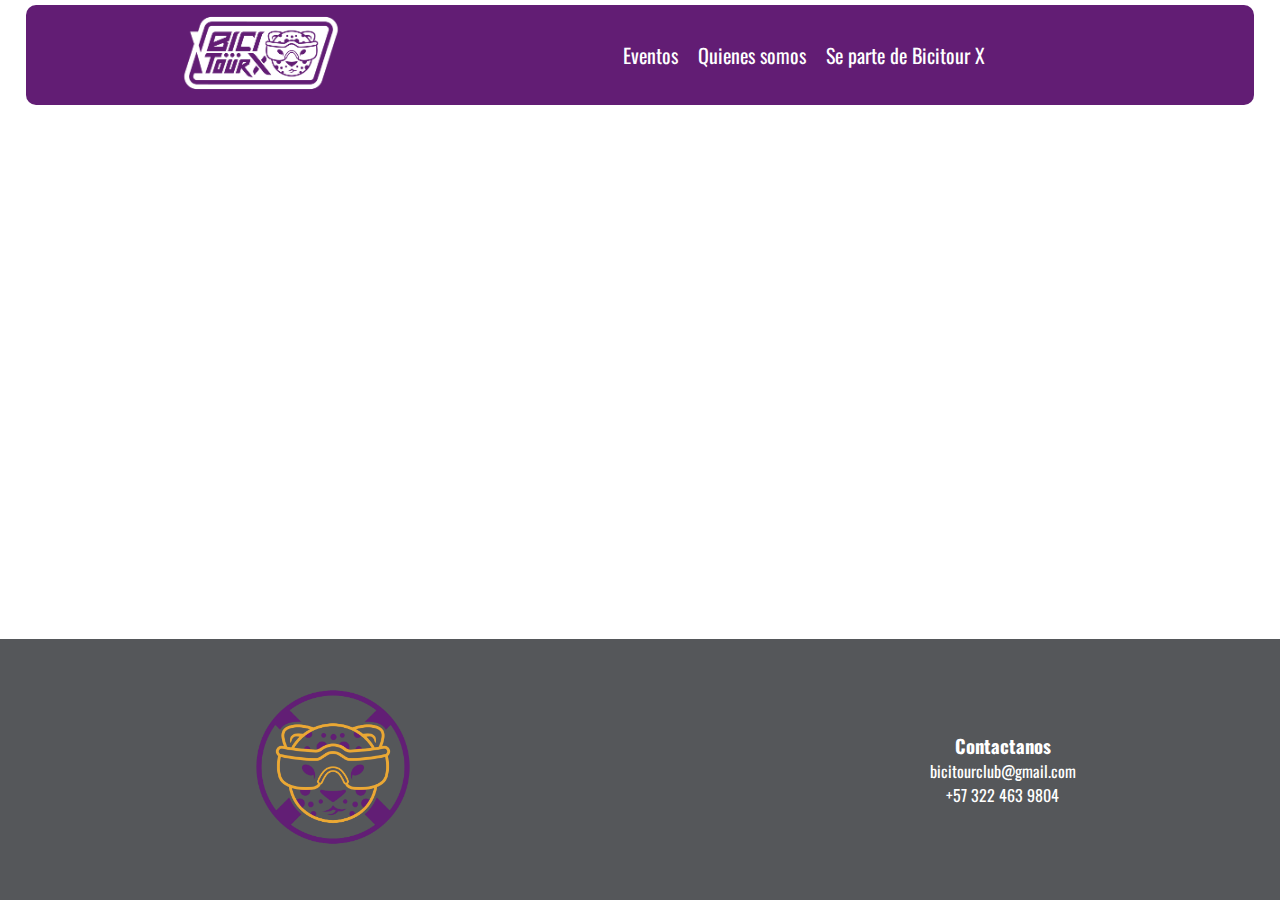
==== eventos.html @ 0248dabe "paginaEventos" ====
<!DOCTYPE html>
<html lang="en">
<head>
    <meta charset="UTF-8">
    <meta name="viewport" content="width=device-width, initial-scale=1.0">
    <link rel="stylesheet" href="./assets/css/header.css">
    <link rel="stylesheet" href="./assets/css/seccion1.css">
    <link rel="stylesheet" href="./assets/css/videoblogs.css">
    <link rel="stylesheet" href="./assets/css/formulario.css">
    <link rel="stylesheet" href="./assets/css/footer.css">
    <link rel="stylesheet" href="https://cdnjs.cloudflare.com/ajax/libs/font-awesome/6.5.2/css/all.min.css" integrity="sha512-SnH5WK+bZxgPHs44uWIX+LLJAJ9/2PkPKZ5QiAj6Ta86w+fsb2TkcmfRyVX3pBnMFcV7oQPJkl9QevSCWr3W6A==" crossorigin="anonymous" referrerpolicy="no-referrer" />
    <link href="https://fonts.googleapis.com/css2?family=Oswald:wght@200..700&display=swap" rel="stylesheet">
    <title>Bicitour X</title>
</head>
<body>
    <header>
        <div class="headerLogo">
            <a href="./index.html"><img src="./assets/media/logo bicitour.png" alt="Logotipo Bicitour X"></a>
        </div>
        <div class="headerMenu">
            <ul class="headerList">
                <li><a href="">Eventos</a></li>
                <li><a href="">Quienes somos</a></li>
                <li><a href="">Se parte de Bicitour X</a></li>
            </ul>
        </div>
    </header>

    <footer>
        <div class="iconoFooter">
            <img src="./assets/media/Icono bicitour.png" alt="iconoBicitourX">
        </div>

        <div class="redesSociales">
            <ul>
                <li>
                    <a href="https://www.instagram.com/bicitour_x/" target="_blank"><i class="fa-brands fa-instagram"></i></a>
                </li>
                <li>
                    <a href="https://www.facebook.com/bicitourxcundinamarca8" target="_blank"><i class="fa-brands fa-facebook"></i></a>
                </li>
                <li>
                    <a href="https://www.youtube.com/@club_bicitour_x/" target="_blank"><i class="fa-brands fa-youtube"></i></a>
                </li>
            </ul>
        </div>

        <div class="contactanos">
            <h3>Contactanos</h3>
            <p>bicitourclub@gmail.com</p>
            <p>+57 322 463 9804</p>
        </div>

        <!--<p>© Bicitour X desde el 2018</p> -->
    </footer>
</body>
</html>
---- assets/css/header.css ----
*{
    margin: 0px;
    padding: 0px;
    font-family: "Oswald", sans-serif;
}

html{
    height: 100vh;
}

body{
    background-color: white;
    display: flex;
    flex-direction: column;
    align-items: center;
    min-height: 100%;
/*    background: linear-gradient(rgba(5,7,12,0.3), rgba(5,7,12,0.3)), url(../media/Motivo\ fondo.JPG) no-repeat;
    background-size: cover;*/
}

header{
    background-color: #621D74;
    display: flex ;
    width: 96%;
    height: 100px;
    justify-content: space-evenly;
    border-radius: 10px;
    margin-top: 5px;
    text-align: center;
}


.headerLogo {
    width: 15%;
    display: flex;
    align-items: center;
    justify-content: center;
}
header img {
    height: 200px;
}

.headerMenu {
    width: 50%;
    display: flex;
    align-items: center;
    justify-content: center;
}

header ul{
    display: flex;
    justify-content: center;
    font-size: 20px;
    font-family: "Oswald", sans-serif;
    margin: 10px;
    padding: 0;

}
header li{
    list-style: none;
    margin: 10px;

}

header a{
    text-decoration: none;
    color: white;
}
---- assets/css/seccion1.css ----
.fotosDestacadas {
    width: 80%; /* Ajusta el ancho del carrusel */
    height: 500px; /* Ajusta la altura del carrusel */
    margin: auto; /* Centra el carrusel horizontalmente */
}

.fotosDestacadas .carousel-item img {
    width: 100%; /* Ajusta la imagen al 100% del ancho del carrusel */
    height: 100%; /* Ajusta la imagen al 100% de la altura del carrusel */
     /* Cubre el área del carrusel manteniendo el aspecto de la imagen */
}
---- assets/css/videoblogs.css ----
.videoblogs{
    display: flex;
    height: 300px;
    width: 100%;
    flex-direction: column;
    justify-content: center;
    align-items: center;
    color: black;
    font-family: "Oswald", sans-serif;
    background-color: #621D74;
    background-color: rgba(98, 29, 116, 0.5);
    color: white;
    margin: 10px;
}

.videoblogs a{
    text-decoration: none;
}

.boxesVideoblogs{
    display: flex;
    align-items: center;
    justify-content: space-evenly;
}


.boxesVideoblogs button {
    background: none;
    color: white;
    border: none;
}

.bogota{
    width: 25vw;
    height: 25vh;
    background-image: url('../media/Bogota.jpg');
    background-size: cover;
    background-position: center;
    background-repeat: no-repeat;
    margin: 20px;
    border-radius: 10px;
    text-align: center;
    font-size: 40px;
    color: white;
    display: flex;
    justify-content: center;
    align-items: center;
}

.bogota a{
    text-decoration: none;
    color: white;
}
.colombia{
    width: 25vw;
    height: 25vh;
    background-image: url(../media/Medellin.jpg);
    background-size: cover;
    background-position: center;
    background-repeat: no-repeat;
    margin: 20px;
    border-radius: 10px;
    font-size: 40px;
    color: white;
    display: flex;
    justify-content: center;
    align-items: center;
}

.colombia a{
    text-decoration: none;
    color: white;
}
.mundo{
    width: 25vw;
    height: 25vh;
    background-image: url('../media/Mexico.jpg');
    background-size: cover;
    background-position: center;
    background-repeat: no-repeat;
    margin: 20px;
    border-radius: 10px;
    text-align: center;
    font-size: 40px;
    color: white;
    display: flex;
    justify-content: center;
    align-items: center;
}
.mundo a{
    text-decoration: none;
    color: white;
}
---- assets/css/formulario.css ----
.formularioRegistro{
    background-color: #621D74;
    display: flex;
    color: white;
    width: 80vw;
    justify-content: center;
    border-radius: 10px;
    padding: 20px;
    margin: 10px;
}

.formularioRegistro h3{
    text-align: center
}
.formularioRegistro form {
    display: flex;
    flex-direction: column;
    width: 50%;
}

.formularioRegistro input{
    border-radius: 5px;
    border: none;
    margin: 10px;
}

.formularioRegistro select{
    margin: 10px;
    border: none;
    border-radius: 5px;
}

.cajaBoton{
    display: flex;
    justify-content: center;
}
.boton {
    width: 15vw;
    border: none;
    border-radius: 5px;
    padding: 5px;
    margin: 5px;
    background-color: #91BE28;
    color: white;
}
---- assets/css/footer.css ----
footer {
    display: flex;
    flex-direction: row;
    width: 100%;
    align-items: center;
    background-color: #55575A;
    color: white;
    justify-content: space-evenly;
    margin-top: auto;
}

footer img {
    width: 20vw;
}

.redesSociales ul {
    display: flex;
    list-style: none;
    padding: 0;
}

.redesSociales i {
    color: white;
    margin: 10px;
    height: 20px;
    font-size: 30px;
}

.contactanos {
    text-align: center;
}

.contactanos p{
    margin-bottom: 0;
}
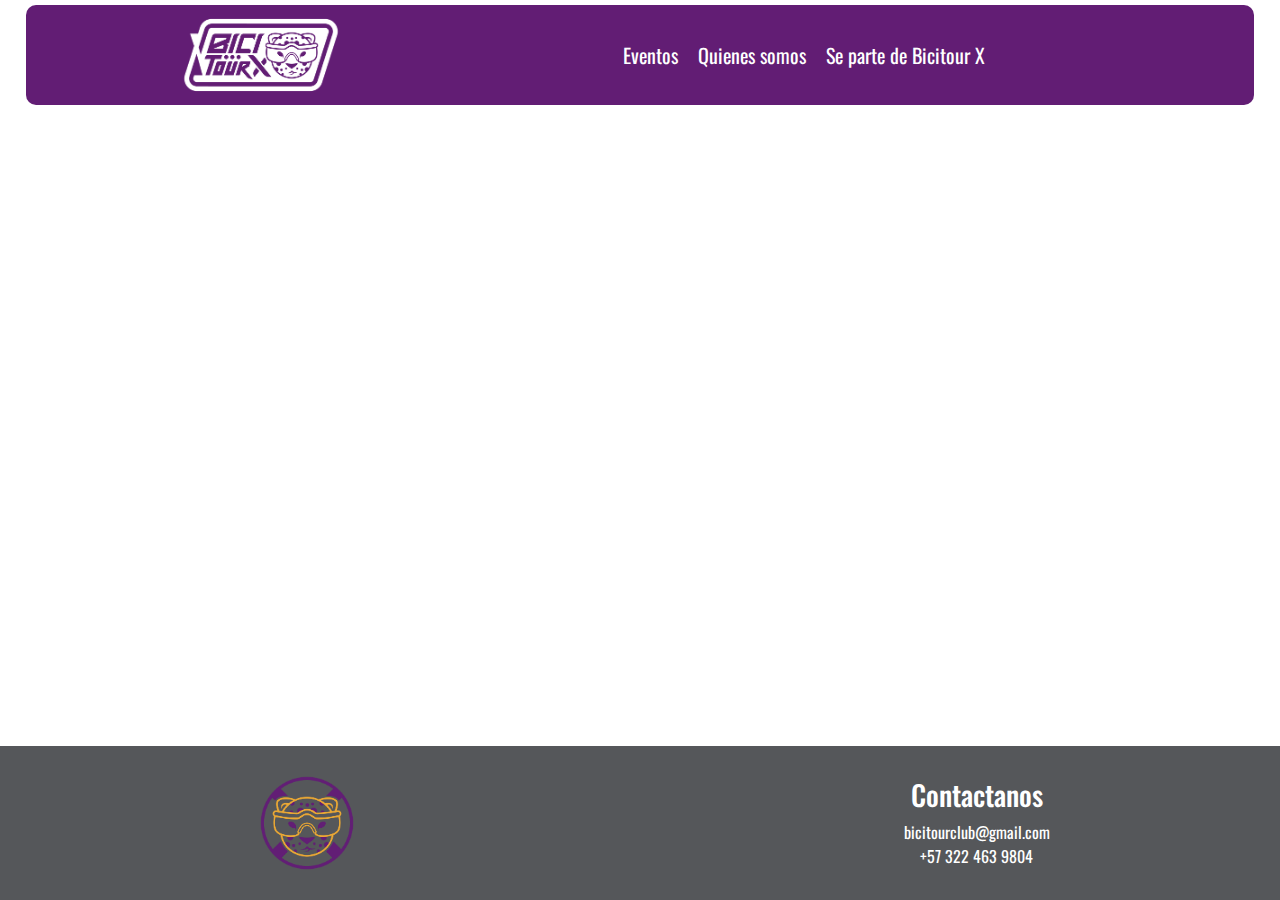
==== commit 0f5dc358: "tabQuienesSomos" ====
--- a/eventos.html
+++ b/eventos.html
@@ -1,17 +1,24 @@
 <!DOCTYPE html>
 <html lang="en">
+
 <head>
     <meta charset="UTF-8">
     <meta name="viewport" content="width=device-width, initial-scale=1.0">
+    <link href="https://cdn.jsdelivr.net/npm/bootstrap@5.3.3/dist/css/bootstrap.min.css" rel="stylesheet"
+        integrity="sha384-QWTKZyjpPEjISv5WaRU9OFeRpok6YctnYmDr5pNlyT2bRjXh0JMhjY6hW+ALEwIH" crossorigin="anonymous">
     <link rel="stylesheet" href="./assets/css/header.css">
     <link rel="stylesheet" href="./assets/css/seccion1.css">
     <link rel="stylesheet" href="./assets/css/videoblogs.css">
     <link rel="stylesheet" href="./assets/css/formulario.css">
     <link rel="stylesheet" href="./assets/css/footer.css">
-    <link rel="stylesheet" href="https://cdnjs.cloudflare.com/ajax/libs/font-awesome/6.5.2/css/all.min.css" integrity="sha512-SnH5WK+bZxgPHs44uWIX+LLJAJ9/2PkPKZ5QiAj6Ta86w+fsb2TkcmfRyVX3pBnMFcV7oQPJkl9QevSCWr3W6A==" crossorigin="anonymous" referrerpolicy="no-referrer" />
+    <link rel="stylesheet" href="https://cdnjs.cloudflare.com/ajax/libs/font-awesome/6.5.2/css/all.min.css"
+        integrity="sha512-SnH5WK+bZxgPHs44uWIX+LLJAJ9/2PkPKZ5QiAj6Ta86w+fsb2TkcmfRyVX3pBnMFcV7oQPJkl9QevSCWr3W6A=="
+        crossorigin="anonymous" referrerpolicy="no-referrer" />
     <link href="https://fonts.googleapis.com/css2?family=Oswald:wght@200..700&display=swap" rel="stylesheet">
+    <link rel="icon" href="./assets/media/icono bicitour blanco.png">
     <title>Bicitour X</title>
 </head>
+
 <body>
     <header>
         <div class="headerLogo">
@@ -20,11 +27,21 @@
         <div class="headerMenu">
             <ul class="headerList">
                 <li><a href="">Eventos</a></li>
-                <li><a href="">Quienes somos</a></li>
+                <li><a href="./quienesSomos.html">Quienes somos</a></li>
                 <li><a href="">Se parte de Bicitour X</a></li>
             </ul>
         </div>
     </header>
+
+    <section>
+        <div class="eventosActivos">
+
+
+        </div>
+        <div class="eventosPasados">
+
+        </div>
+    </section>
 
     <footer>
         <div class="iconoFooter">
@@ -34,13 +51,16 @@
         <div class="redesSociales">
             <ul>
                 <li>
-                    <a href="https://www.instagram.com/bicitour_x/" target="_blank"><i class="fa-brands fa-instagram"></i></a>
+                    <a href="https://www.instagram.com/bicitour_x/" target="_blank"><i
+                            class="fa-brands fa-instagram"></i></a>
                 </li>
                 <li>
-                    <a href="https://www.facebook.com/bicitourxcundinamarca8" target="_blank"><i class="fa-brands fa-facebook"></i></a>
+                    <a href="https://www.facebook.com/bicitourxcundinamarca8" target="_blank"><i
+                            class="fa-brands fa-facebook"></i></a>
                 </li>
                 <li>
-                    <a href="https://www.youtube.com/@club_bicitour_x/" target="_blank"><i class="fa-brands fa-youtube"></i></a>
+                    <a href="https://www.youtube.com/@club_bicitour_x/" target="_blank"><i
+                            class="fa-brands fa-youtube"></i></a>
                 </li>
             </ul>
         </div>
@@ -54,4 +74,5 @@
         <!--<p>© Bicitour X desde el 2018</p> -->
     </footer>
 </body>
+
 </html>--- a/assets/css/videoblogs.css
+++ b/assets/css/videoblogs.css
@@ -1,6 +1,6 @@
 .videoblogs{
     display: flex;
-    height: 300px;
+    height: 50vh;
     width: 100%;
     flex-direction: column;
     justify-content: center;
@@ -15,6 +15,7 @@
 
 .videoblogs a{
     text-decoration: none;
+    height: 15vw;
 }
 
 .boxesVideoblogs{
--- a/assets/css/footer.css
+++ b/assets/css/footer.css
@@ -10,7 +10,7 @@
 }
 
 footer img {
-    width: 20vw;
+    width: 12vw;
 }
 
 .redesSociales ul {
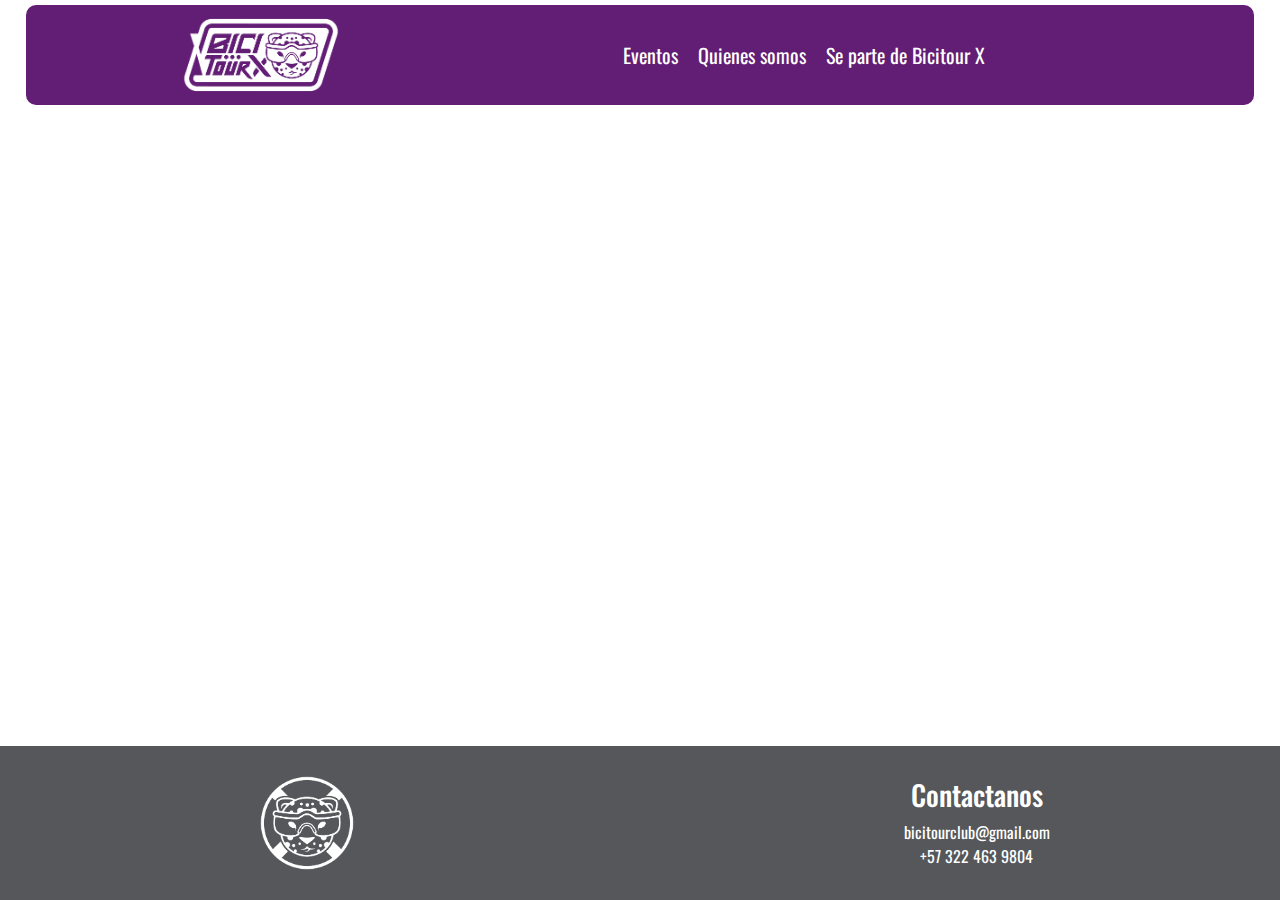
==== commit d19d684e: "cambioIconoFooter" ====
--- a/eventos.html
+++ b/eventos.html
@@ -45,7 +45,7 @@
 
     <footer>
         <div class="iconoFooter">
-            <img src="./assets/media/Icono bicitour.png" alt="iconoBicitourX">
+            <img src="./assets/media/icono bicitour blanco.png" alt="iconoBicitourX">
         </div>
 
         <div class="redesSociales">
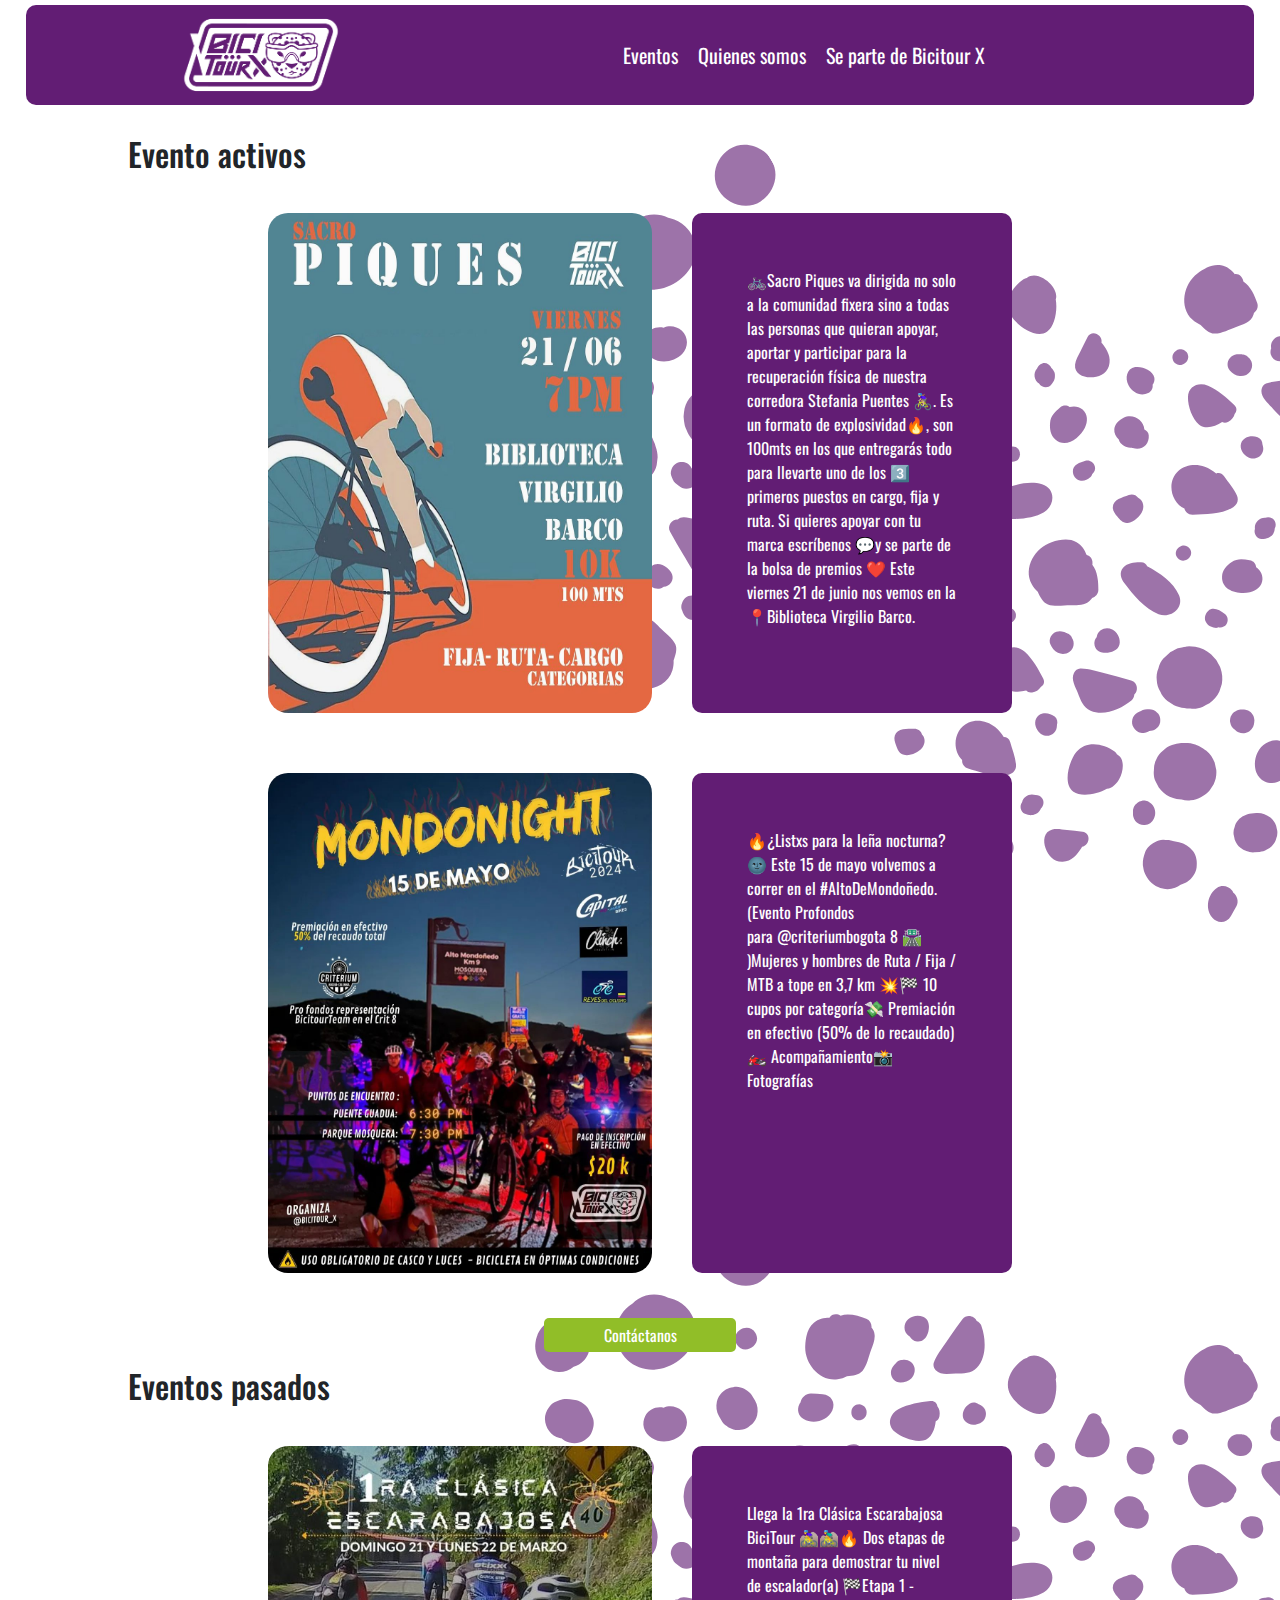
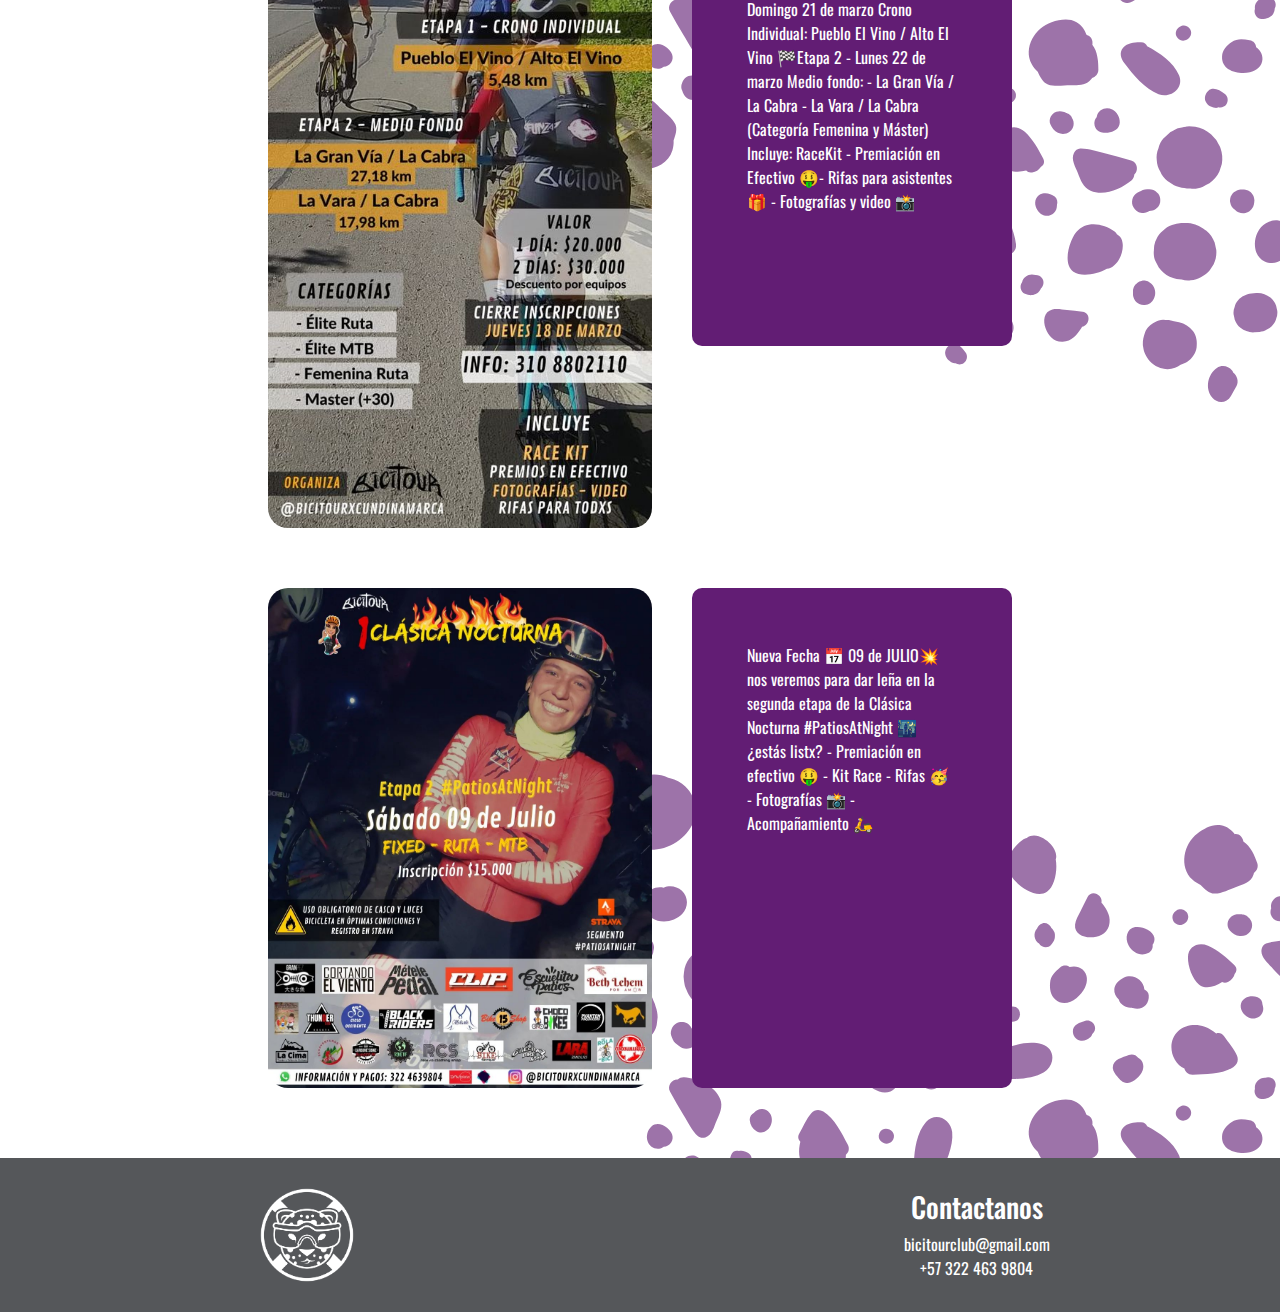
==== commit 1ae1197f: "contenidoPaginaEventos" ====
--- a/eventos.html
+++ b/eventos.html
@@ -11,6 +11,7 @@
     <link rel="stylesheet" href="./assets/css/videoblogs.css">
     <link rel="stylesheet" href="./assets/css/formulario.css">
     <link rel="stylesheet" href="./assets/css/footer.css">
+    <link rel="stylesheet" href="./assets/css/eventos.css">
     <link rel="stylesheet" href="https://cdnjs.cloudflare.com/ajax/libs/font-awesome/6.5.2/css/all.min.css"
         integrity="sha512-SnH5WK+bZxgPHs44uWIX+LLJAJ9/2PkPKZ5QiAj6Ta86w+fsb2TkcmfRyVX3pBnMFcV7oQPJkl9QevSCWr3W6A=="
         crossorigin="anonymous" referrerpolicy="no-referrer" />
@@ -33,13 +34,54 @@
         </div>
     </header>
 
-    <section>
+    <section class="eventos">
         <div class="eventosActivos">
-
-
+            <h2>Evento activos</h2>
+            <div class="cajaEventos">
+                <img src="./assets/media/Piques2106.jpg" alt="">
+                <p>🚲Sacro Piques va dirigida no solo a la comunidad fixera sino a todas las personas que quieran
+                    apoyar, aportar y participar para la recuperación física de nuestra corredora Stefania
+                    Puentes 🚴🏼‍♀️. Es un formato de explosividad🔥, son 100mts en los que entregarás todo para
+                    llevarte uno de los 3️⃣ primeros puestos en cargo, fija y ruta.
+                    Si quieres apoyar con tu marca escríbenos 💬y se parte de la bolsa de premios ❤️
+                    Este viernes 21 de junio nos vemos en la 📍Biblioteca Virgilio Barco.</p>
+            </div>
+            <div class="cajaEventos">
+                <img src="./assets/media/mondoniedo.jpg" alt="">
+                <p>🔥¿Listxs para la leña nocturna? 🌚 Este 15 de mayo volvemos a correr en el #AltoDeMondoñedo.(Evento
+                    Profondos para @criteriumbogota 8 🛣️ )Mujeres y hombres de Ruta / Fija / MTB a tope en 3,7 km 💥🏁
+                    10 cupos por categoría💸 Premiación en efectivo (50% de lo recaudado)🏍️ Acompañamiento📸
+                    Fotografías</p>
+            </div>
+            <div class="botonEventos">
+                <a href="https://wa.me/message/HSXUQ7TPHT5KM1" target="_blank">
+                    <button class="boton">Contáctanos</button>
+                </a>
+            </div>
         </div>
         <div class="eventosPasados">
-
+            <h2>Eventos pasados</h2>
+            <div class="cajaEventos">
+                <img src="./assets/media/clasicaEscarabajosa.jpg" alt="">
+                <p>Llega la 1ra Clásica Escarabajosa BiciTour 🚵‍♀️🚵‍♂️🔥
+                    Dos etapas de montaña para demostrar tu nivel de escalador(a)
+                    🏁Etapa 1 - Domingo 21 de marzo
+                    Crono Individual: Pueblo El Vino / Alto El Vino
+                    🏁Etapa 2 - Lunes 22 de marzo
+                    Medio fondo: - La Gran Vía / La Cabra
+                    - La Vara / La Cabra (Categoría Femenina y Máster)
+                    Incluye: RaceKit - Premiación en Efectivo 🤑- Rifas para asistentes 🎁 - Fotografías y video 📸</p>
+            </div>
+            <div class="cajaEventos">
+                <img src="./assets/media/clasicaNocturna.jpg" alt="">
+                <p>Nueva Fecha 📅 09 de JULIO💥 nos veremos para dar leña en la segunda etapa de la Clásica Nocturna
+                    #PatiosAtNight 🌃 ¿estás listx?
+                    - Premiación en efectivo 🤑
+                    - Kit Race
+                    - Rifas 🥳
+                    - Fotografías 📸
+                    - Acompañamiento 🛵</p>
+            </div>
         </div>
     </section>
 
--- a/assets/css/header.css
+++ b/assets/css/header.css
@@ -14,8 +14,9 @@
     flex-direction: column;
     align-items: center;
     min-height: 100%;
-/*    background: linear-gradient(rgba(5,7,12,0.3), rgba(5,7,12,0.3)), url(../media/Motivo\ fondo.JPG) no-repeat;
-    background-size: cover;*/
+    background: url(../media/manchasFondo.png) repeat-y;
+    background-size: auto;
+    background-position: initial;
 }
 
 header{
--- a/assets/css/videoblogs.css
+++ b/assets/css/videoblogs.css
@@ -1,6 +1,6 @@
 .videoblogs{
     display: flex;
-    height: 50vh;
+    height: 400px;
     width: 100%;
     flex-direction: column;
     justify-content: center;
--- a/assets/css/eventos.css
+++ b/assets/css/eventos.css
@@ -0,0 +1,34 @@
+.eventos{
+    display: flex;
+    flex-direction: column;
+    width: 80%;
+    margin: 30px;
+}
+
+.cajaEventos {
+    display: flex;
+    margin: 20px;
+    justify-content: center;
+}
+
+.cajaEventos img{
+    width: 30vw;
+    margin: 20px;
+    border-radius: 20px;
+}
+
+.cajaEventos p{
+    background-color: #621D74;
+    border-radius: 10px;
+    width: 25vw;
+    padding: 55px;
+    height: 500px;
+    margin: 20px;
+    color: white;
+}
+
+.botonEventos{
+    display: flex;
+    justify-content: center;
+    margin: 10px;
+}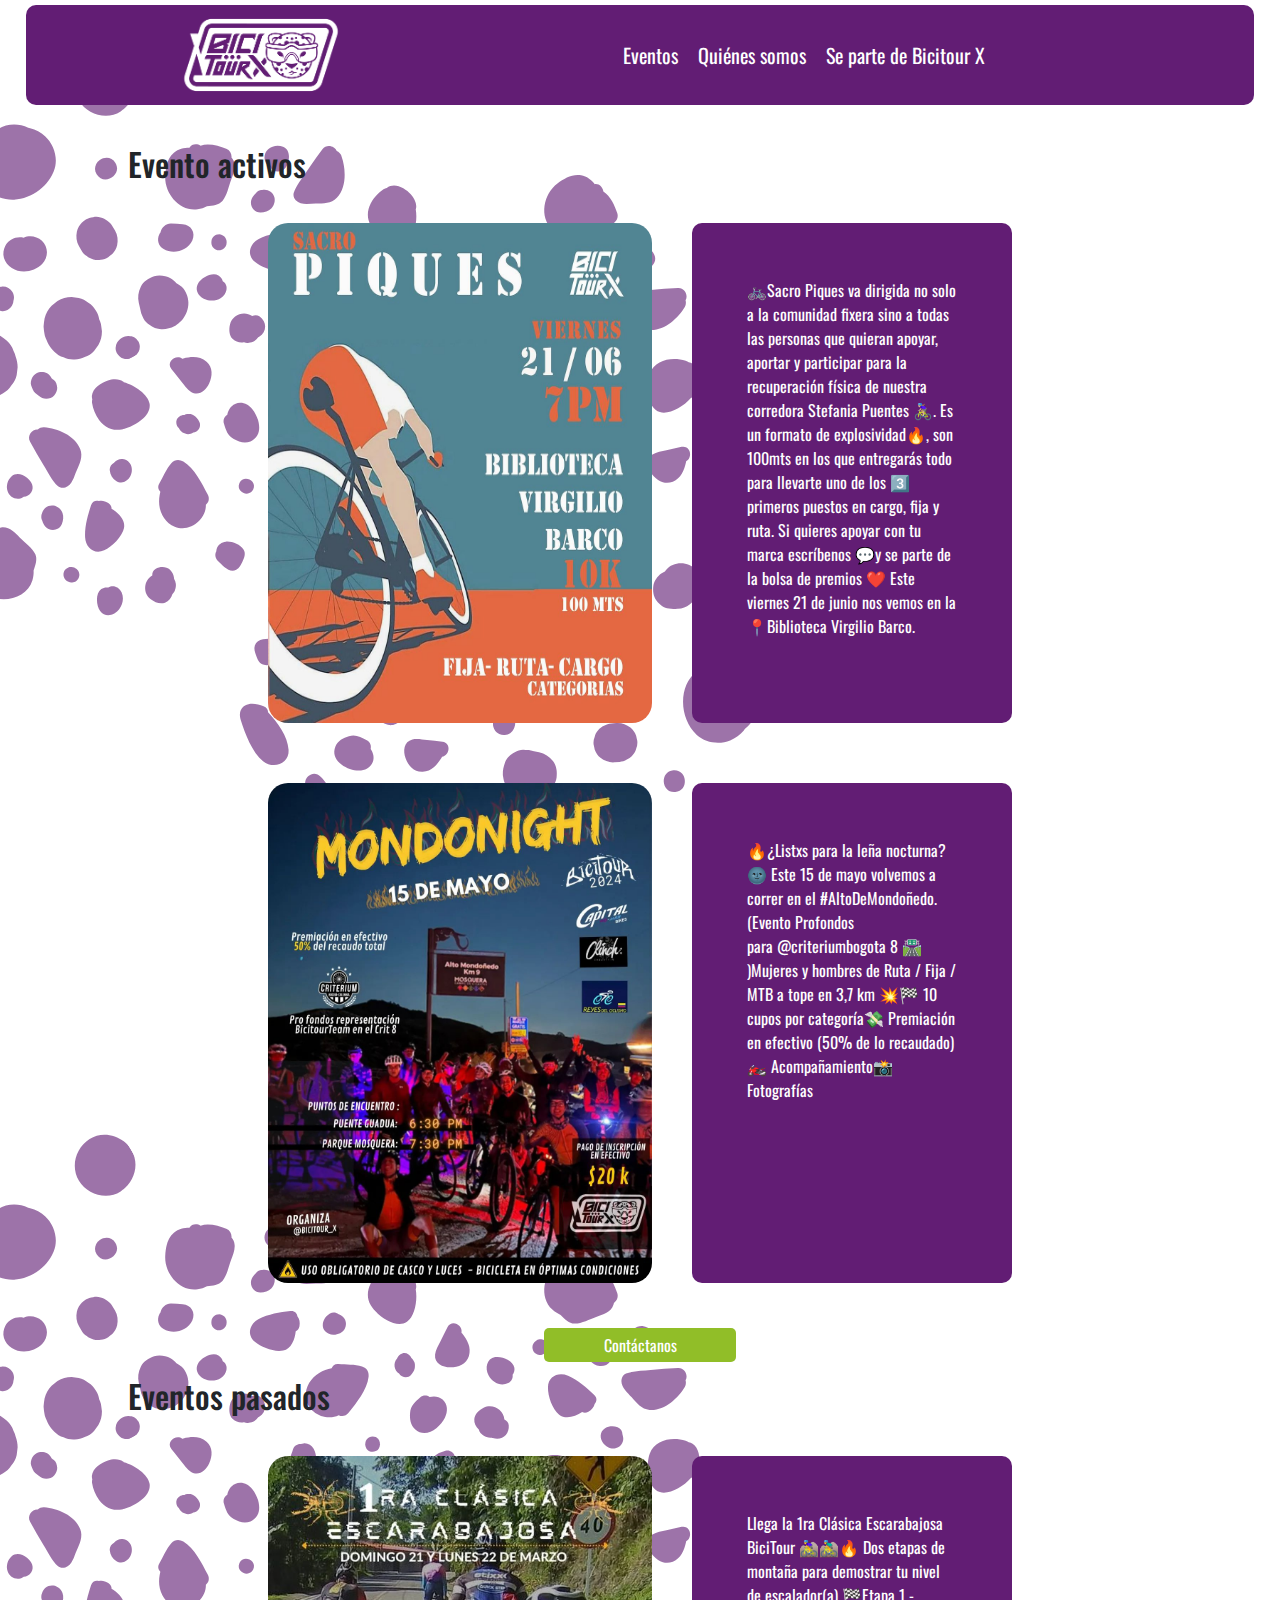
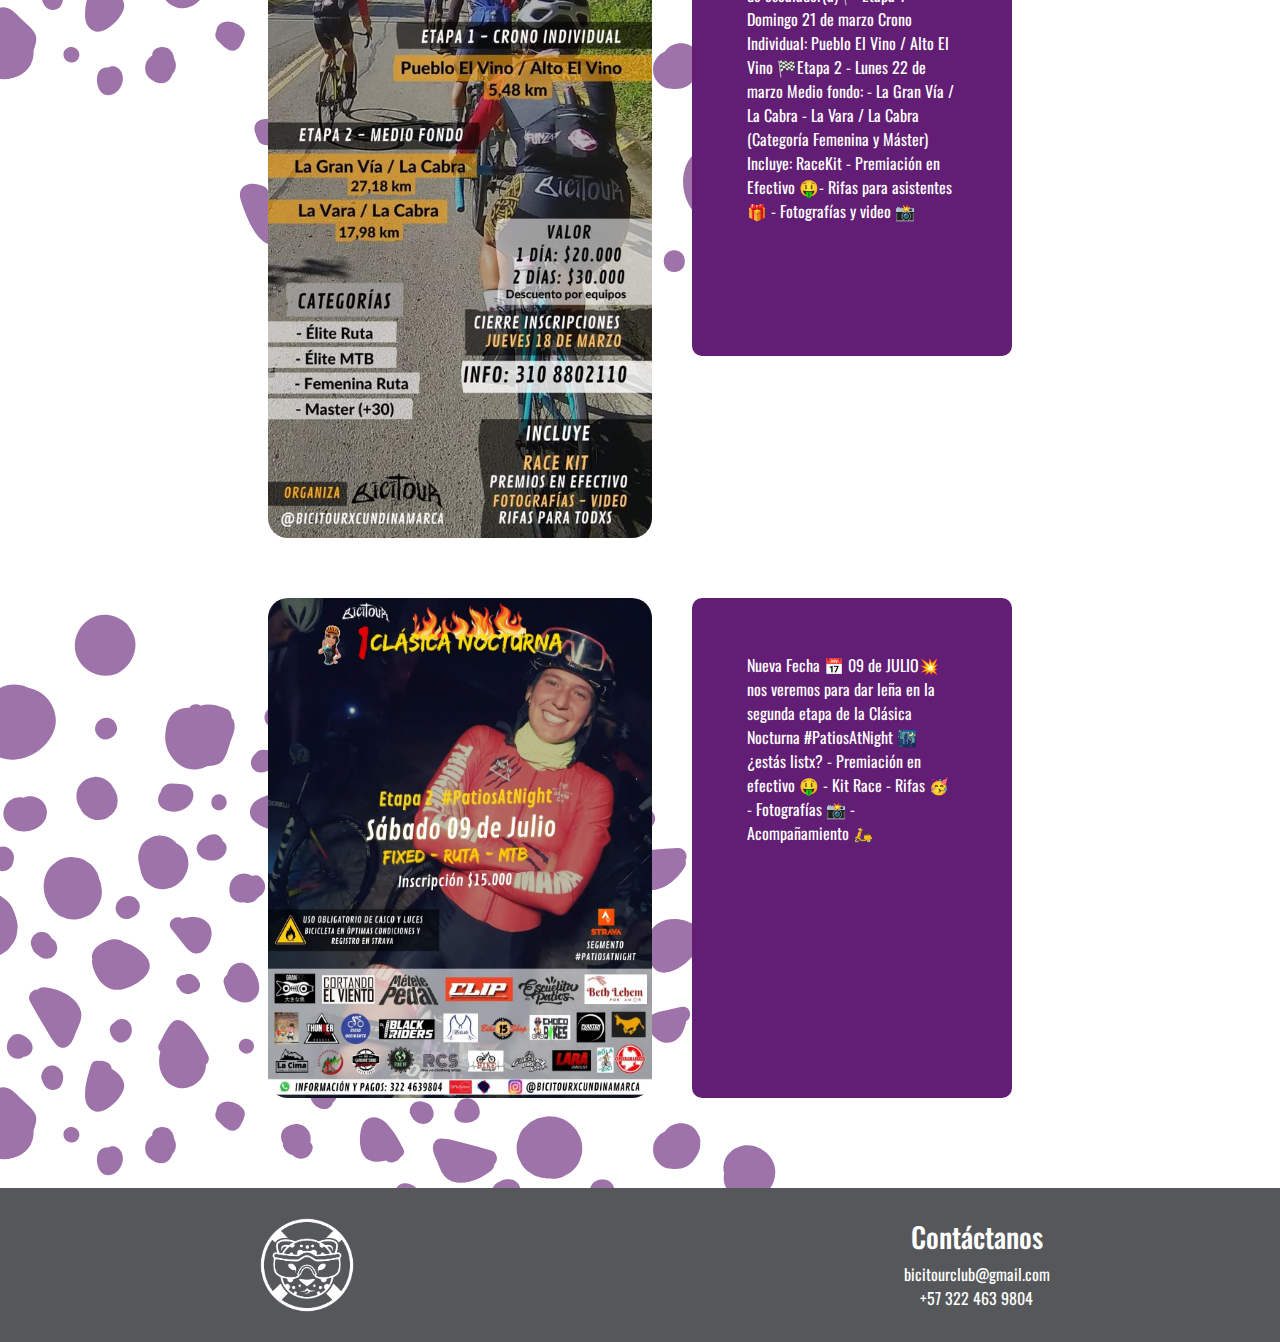
==== commit f01f6f51: "actualizacionDetalles" ====
--- a/eventos.html
+++ b/eventos.html
@@ -28,7 +28,7 @@
         <div class="headerMenu">
             <ul class="headerList">
                 <li><a href="">Eventos</a></li>
-                <li><a href="./quienesSomos.html">Quienes somos</a></li>
+                <li><a href="./quienesSomos.html">Quiénes somos</a></li>
                 <li><a href="">Se parte de Bicitour X</a></li>
             </ul>
         </div>
@@ -108,7 +108,7 @@
         </div>
 
         <div class="contactanos">
-            <h3>Contactanos</h3>
+            <h3>Contáctanos</h3>
             <p>bicitourclub@gmail.com</p>
             <p>+57 322 463 9804</p>
         </div>
--- a/assets/css/header.css
+++ b/assets/css/header.css
@@ -16,7 +16,7 @@
     min-height: 100%;
     background: url(../media/manchasFondo.png) repeat-y;
     background-size: auto;
-    background-position: initial;
+    background-position: right;
 }
 
 header{
@@ -28,6 +28,7 @@
     border-radius: 10px;
     margin-top: 5px;
     text-align: center;
+    margin-bottom: 10px;
 }
 
 
--- a/assets/css/formulario.css
+++ b/assets/css/formulario.css
@@ -2,11 +2,11 @@
     background-color: #621D74;
     display: flex;
     color: white;
-    width: 80vw;
+    width: 50vw;
     justify-content: center;
     border-radius: 10px;
     padding: 20px;
-    margin: 10px;
+    margin: 20px;
 }
 
 .formularioRegistro h3{
--- a/assets/css/footer.css
+++ b/assets/css/footer.css
@@ -6,7 +6,7 @@
     background-color: #55575A;
     color: white;
     justify-content: space-evenly;
-    margin-top: auto;
+    margin-top: 20px;
 }
 
 footer img {
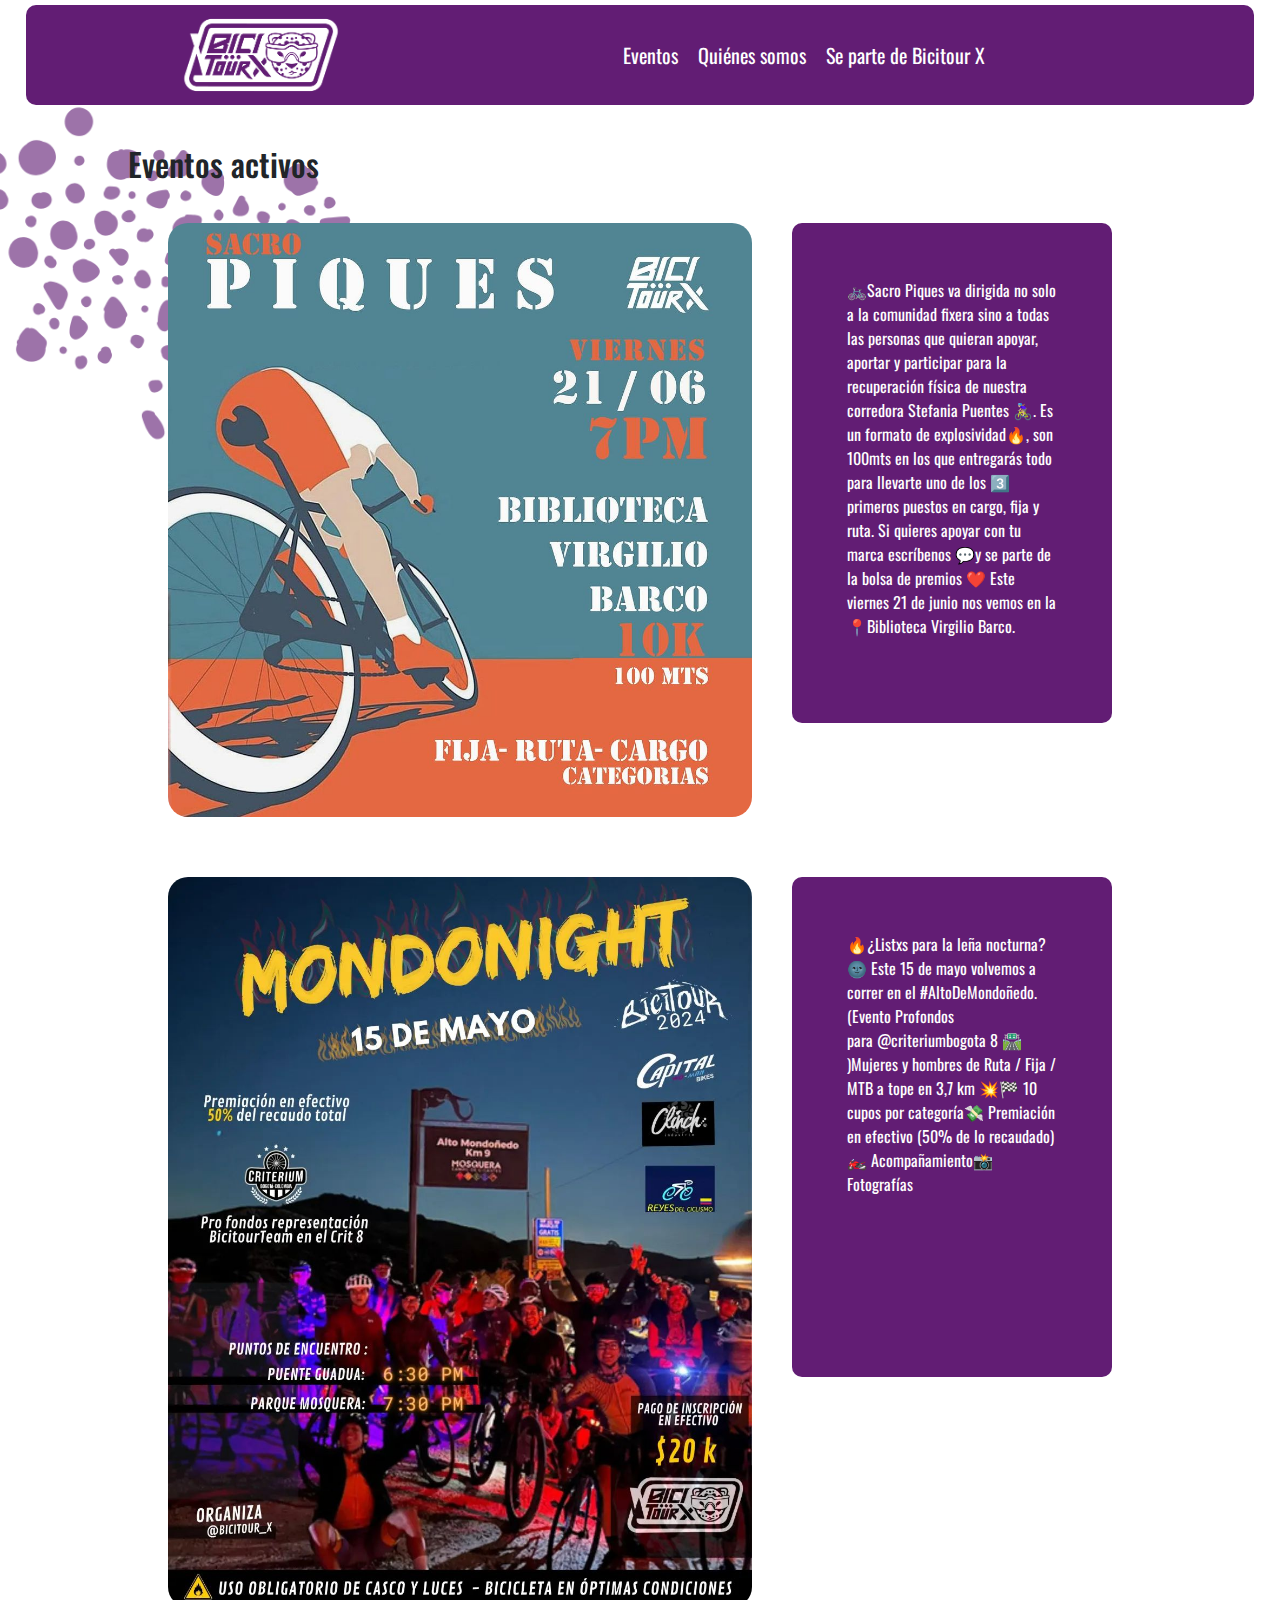
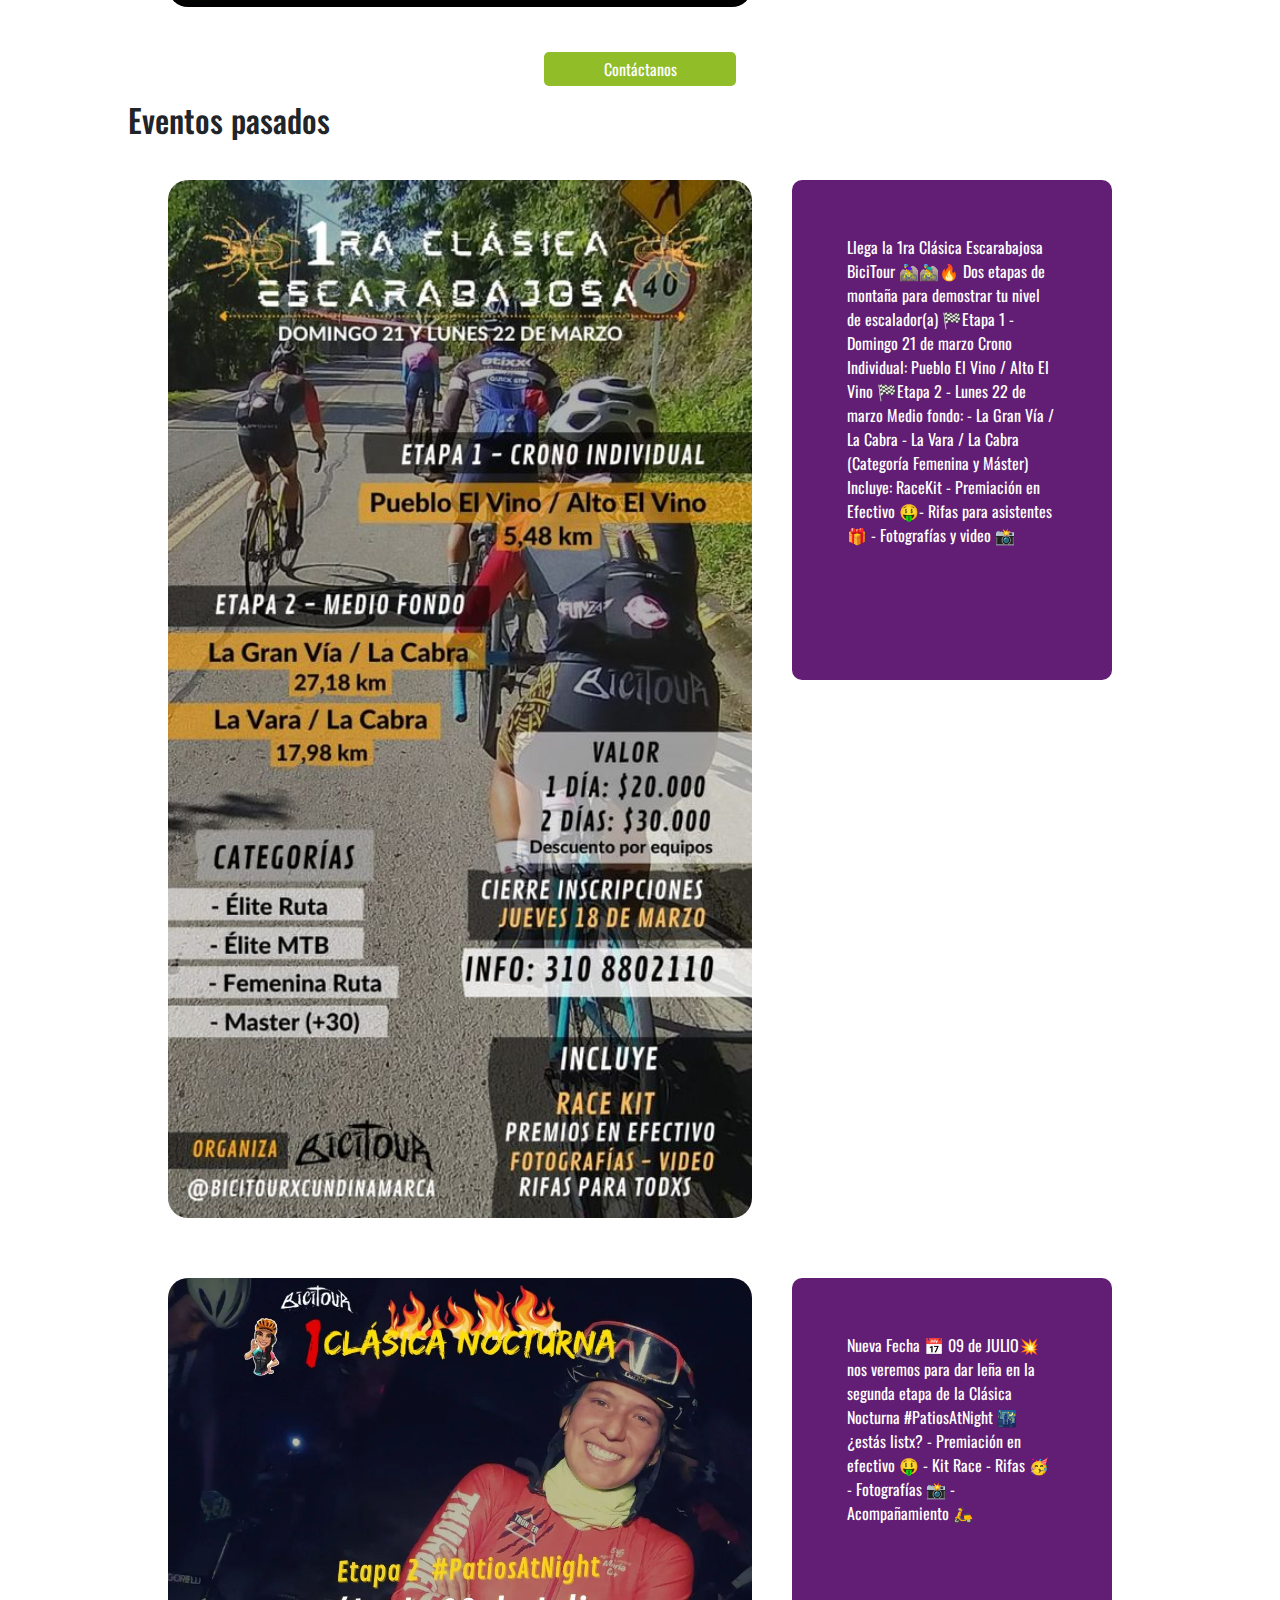
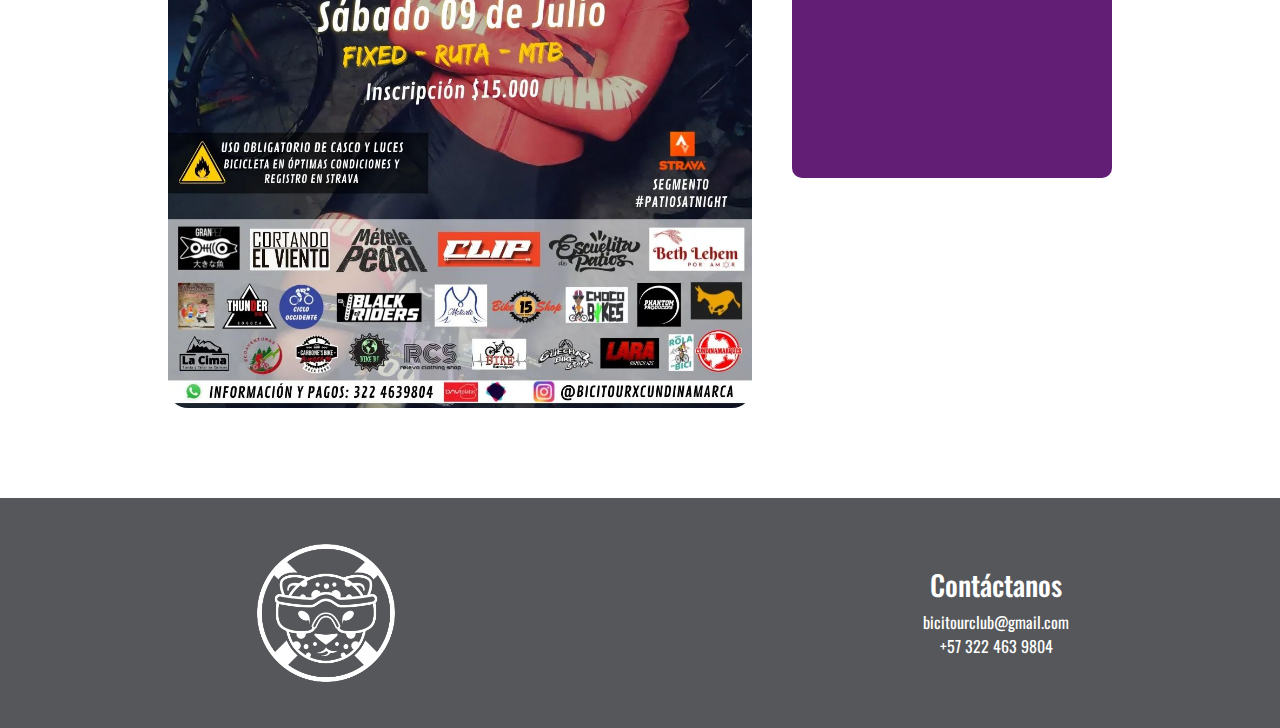
==== commit ffd12031: "mediaQueries" ====
--- a/eventos.html
+++ b/eventos.html
@@ -36,7 +36,7 @@
 
     <section class="eventos">
         <div class="eventosActivos">
-            <h2>Evento activos</h2>
+            <h2>Eventos activos</h2>
             <div class="cajaEventos">
                 <img src="./assets/media/Piques2106.jpg" alt="">
                 <p>🚲Sacro Piques va dirigida no solo a la comunidad fixera sino a todas las personas que quieran
--- a/assets/css/header.css
+++ b/assets/css/header.css
@@ -14,9 +14,9 @@
     flex-direction: column;
     align-items: center;
     min-height: 100%;
-    background: url(../media/manchasFondo.png) repeat-y;
-    background-size: auto;
-    background-position: right;
+    background: url(../media/manchasFondo.png) no-repeat;
+    background-size: 70%;
+    background-position: left -70% top 10%;
 }
 
 header{
@@ -61,7 +61,8 @@
 header li{
     list-style: none;
     margin: 10px;
-
+    display: flex;
+    align-items: center;
 }
 
 header a{
@@ -69,3 +70,27 @@
     color: white;
 }
 
+@media(max-width:800px){
+    body {
+        background-size: 250%;
+        background-position: left 60% top 10%;
+    }
+}
+
+@media (max-width: 588px){
+    header img {
+        height: 180px;
+    }
+    header ul {
+        font-size: 15px;
+    }
+}
+
+@media (max-width: 487px){
+    header img {
+        height: 150px;
+    }
+    .headerMenu {
+        width: 55%;
+    }
+}--- a/assets/css/videoblogs.css
+++ b/assets/css/videoblogs.css
@@ -91,4 +91,51 @@
 .mundo a{
     text-decoration: none;
     color: white;
+}
+
+@media (max-width: 1050px){
+    .videoblogs {
+        height: 350px;
+    }
+}
+
+@media (max-width: 930px){
+    .videoblogs {
+        height: 330px;
+    }
+    .boxesVideoblogs button {
+        font-size: 30px;
+    }
+}
+
+@media (max-width: 700px){
+    .videoblogs {
+        height: 270px;
+    }
+    .boxesVideoblogs button {
+        font-size: 25px;
+    }
+}
+
+@media (max-width: 540px){
+    .videoblogs {
+        height: 250px;
+    }
+    .boxesVideoblogs button {
+        font-size: 18px;
+    }
+    .videoblogs a {
+        height: 17vw;
+    }
+    .mundo {
+        margin: 10px;
+    }
+
+    .bogota{
+        margin: 10px;
+    }
+
+    .colombia{
+        margin: 10px;
+    }
 }--- a/assets/css/formulario.css
+++ b/assets/css/formulario.css
@@ -15,7 +15,7 @@
 .formularioRegistro form {
     display: flex;
     flex-direction: column;
-    width: 50%;
+    width: 70%;
 }
 
 .formularioRegistro input{
@@ -42,4 +42,31 @@
     margin: 5px;
     background-color: #91BE28;
     color: white;
+}
+
+@media(max-width: 1000px){
+    .formularioRegistro {
+        width: 60vw;
+    }    
+    .formularioRegistro form {
+        width: 70%;
+    }
+}
+
+@media (max-width: 700px){
+    .formularioRegistro {
+        width: 80vw;
+    }
+}
+
+@media (max-width: 645px){
+    .boton {
+        font-size: 13px;
+    }
+}
+
+@media (max-width: 332px){
+    .boton {
+        width: 22vw;
+    }
 }--- a/assets/css/footer.css
+++ b/assets/css/footer.css
@@ -7,10 +7,12 @@
     color: white;
     justify-content: space-evenly;
     margin-top: 20px;
+    height: 200px;
+    flex: 1;
 }
 
 footer img {
-    width: 12vw;
+    width: 18vw;
 }
 
 .redesSociales ul {
--- a/assets/css/eventos.css
+++ b/assets/css/eventos.css
@@ -15,6 +15,7 @@
     width: 30vw;
     margin: 20px;
     border-radius: 20px;
+    flex: 1;
 }
 
 .cajaEventos p{
@@ -31,4 +32,30 @@
     display: flex;
     justify-content: center;
     margin: 10px;
+}
+
+@media (max-width: 1200px){
+    .cajaEventos {
+        flex-direction: column;
+        align-items: center;
+    }
+    .cajaEventos img{
+        width: 50vw;
+    }
+    .cajaEventos p {
+        width: 50vw;
+        height: 250px;
+        flex: 1;
+    }
+}
+
+@media (max-width: 700px){
+    .cajaEventos img{
+        width: 70vw;
+    }
+    .cajaEventos p {
+        width: 70vw;
+        height: 250px;
+        flex: 1;
+    }
 }